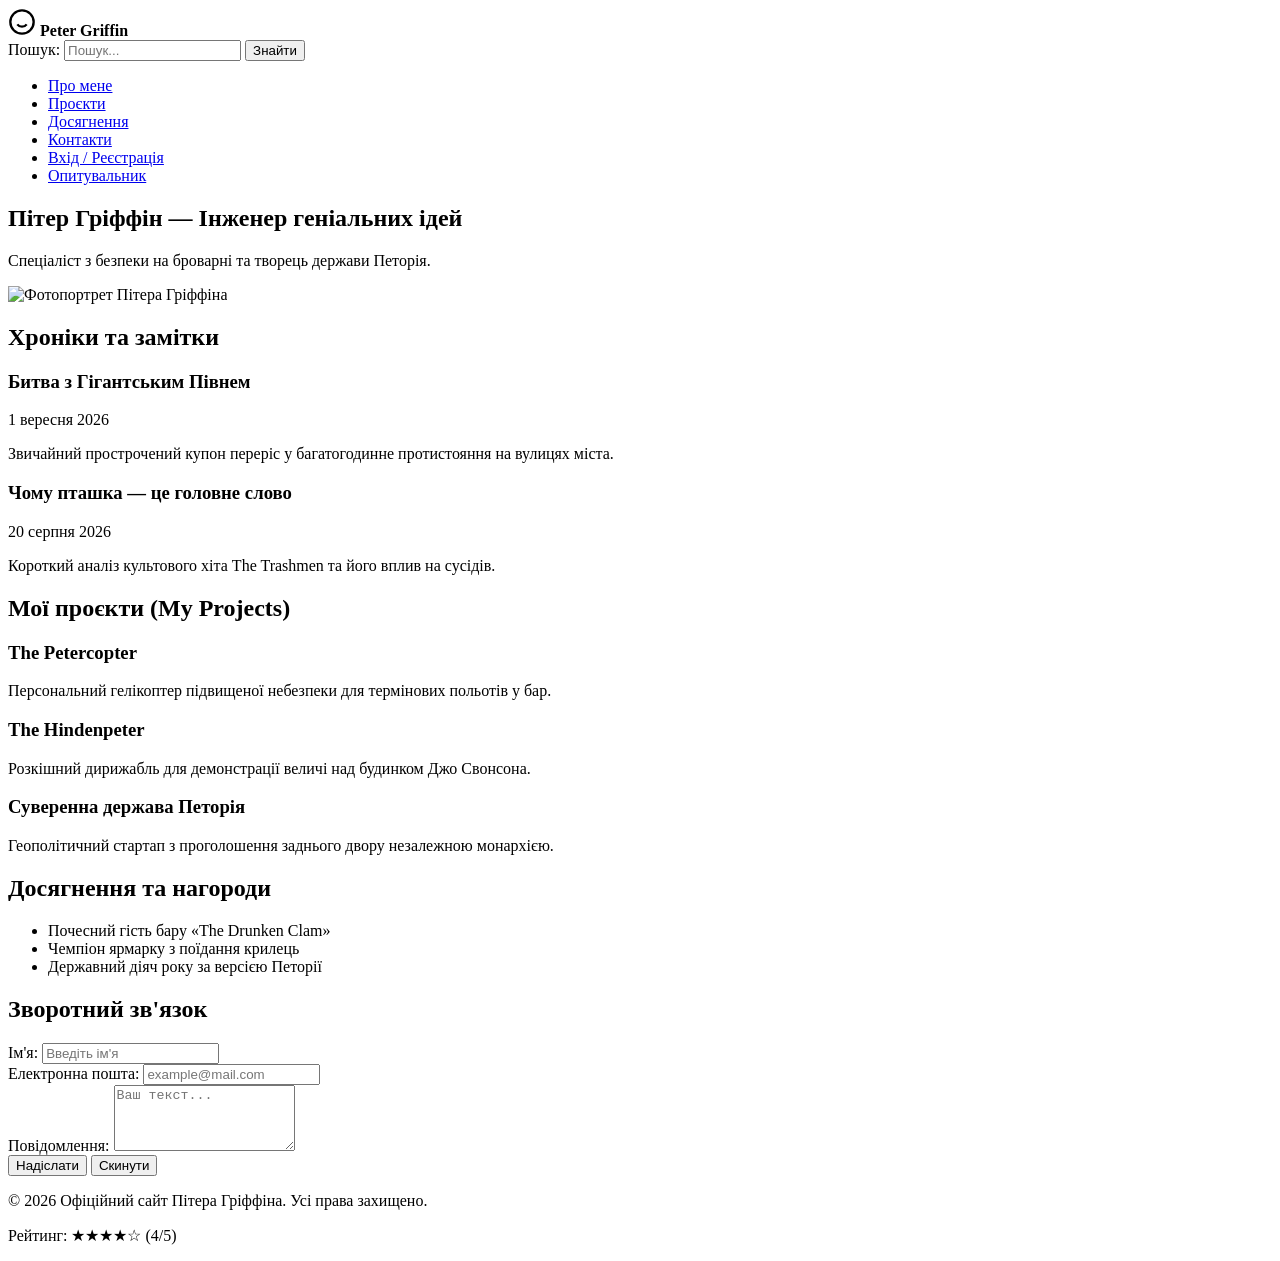
==== university/OIT/lab3/index.html @ 9a3db7e8 "Add files via upload" ====
<!DOCTYPE html>
<html lang="uk">
<head>
  <meta charset="UTF-8">
  <meta name="viewport" content="width=device-width, initial-scale=1.0">
  <title>Peter Griffin — Портфоліо</title>
  
  <!-- Шрифт Poppins з Google Fonts -->
  <link rel="preconnect" href="https://fonts.googleapis.com">
  <link rel="preconnect" href="https://fonts.gstatic.com" crossorigin>
  <link href="https://fonts.googleapis.com/css2?family=Poppins:wght@400;600;700&display=swap" rel="stylesheet">
  
<link rel="stylesheet" href="css/style.css"> 
</head>
<body>

  <header>
    <div>
      <svg width="28" height="28" viewBox="0 0 24 24" fill="none" stroke="currentColor" stroke-width="2">
        <circle cx="12" cy="12" r="10"></circle>
        <path d="M8 14s1.5 2 4 2 4-2 4-2"></path>
        <line x1="9" y1="9" x2="9.01" y2="9"></line>
        <line x1="15" y1="9" x2="15.01" y2="9"></line>
      </svg>
      <strong>Peter Griffin</strong>
    </div>

    <!-- Пошук -->
    <form action="/search" method="get">
      <label for="search-input">Пошук:</label>
      <input type="search" id="search-input" name="q" placeholder="Пошук...">
      <button type="submit">Знайти</button>
    </form>

    <!-- Навігація -->
    <nav>
      <ul>
        <li><a href="#about">Про мене</a></li>
        <li><a href="#projects">Проєкти</a></li>
        <li><a href="#achievements">Досягнення</a></li>
        <li><a href="#contact">Контакти</a></li>
        <li><a href="auth.html">Вхід / Реєстрація</a></li>
        <li><a href="survey.html">Опитувальник</a></li>
      </ul>
    </nav>
  </header>

  <main>
    <section id="hero">
      <h1>Пітер Гріффін &mdash; Інженер геніальних ідей</h1>
      <p>Спеціаліст з безпеки на броварні та творець держави Петорія.</p>
      <img src="assets/images/peter.png" alt="Фотопортрет Пітера Гріффіна" width="200">
    </section>

    <!-- Статті / новини -->
    <section id="about">
      <h2>Хроніки та замітки</h2>
      <article>
        <h3>Битва з Гігантським Півнем</h3>
        <time datetime="2026-09-01">1 вересня 2026</time>
        <p>Звичайний прострочений купон переріс у багатогодинне протистояння на вулицях міста.</p>
      </article>
      <article>
        <h3>Чому пташка &mdash; це головне слово</h3>
        <time datetime="2026-08-20">20 серпня 2026</time>
        <p>Короткий аналіз культового хіта The Trashmen та його вплив на сусідів.</p>
      </article>
    </section>

    <!-- Картки проєктів -->
    <section id="projects">
      <h2>Мої проєкти (My Projects)</h2>
      <article>
        <h3>The Petercopter</h3>
        <p>Персональний гелікоптер підвищеної небезпеки для термінових польотів у бар.</p>
      </article>

      <article>
        <h3>The Hindenpeter</h3>
        <p>Розкішний дирижабль для демонстрації величі над будинком Джо Свонсона.</p>
      </article>

      <article>
        <h3>Суверенна держава Петорія</h3>
        <p>Геополітичний стартап з проголошення заднього двору незалежною монархією.</p>
      </article>
    </section>

    <!-- Досягнення -->
    <section id="achievements">
      <h2>Досягнення та нагороди</h2>
      <ul>
        <li>Почесний гість бару «The Drunken Clam»</li>
        <li>Чемпіон ярмарку з поїдання крилець</li>
        <li>Державний діяч року за версією Петорії</li>
      </ul>
    </section>

    <!-- Зворотний зв'язок -->
    <section id="contact">
      <h2>Зворотний зв&apos;язок</h2>
      <form action="#" method="post">
        <div>
          <label for="user-name">Ім&apos;я:</label>
          <input type="text" id="user-name" name="name" placeholder="Введіть ім'я" required>
        </div>
        <div>
          <label for="user-email">Електронна пошта:</label>
          <input type="email" id="user-email" name="email" placeholder="example@mail.com" required>
        </div>
        <div>
          <label for="user-message">Повідомлення:</label>
          <textarea id="user-message" name="message" rows="4" placeholder="Ваш текст..."></textarea>
        </div>
        <button type="submit">Надіслати</button>
        <button type="reset">Скинути</button>
      </form>
    </section>
  </main>

  <footer>
    <p>&copy; 2026 Офіційний сайт Пітера Гріффіна. Усі права захищено.</p>
    <p>Рейтинг: &#9733;&#9733;&#9733;&#9733;&#9734; (4/5)</p>
  </footer>

</body>
</html>
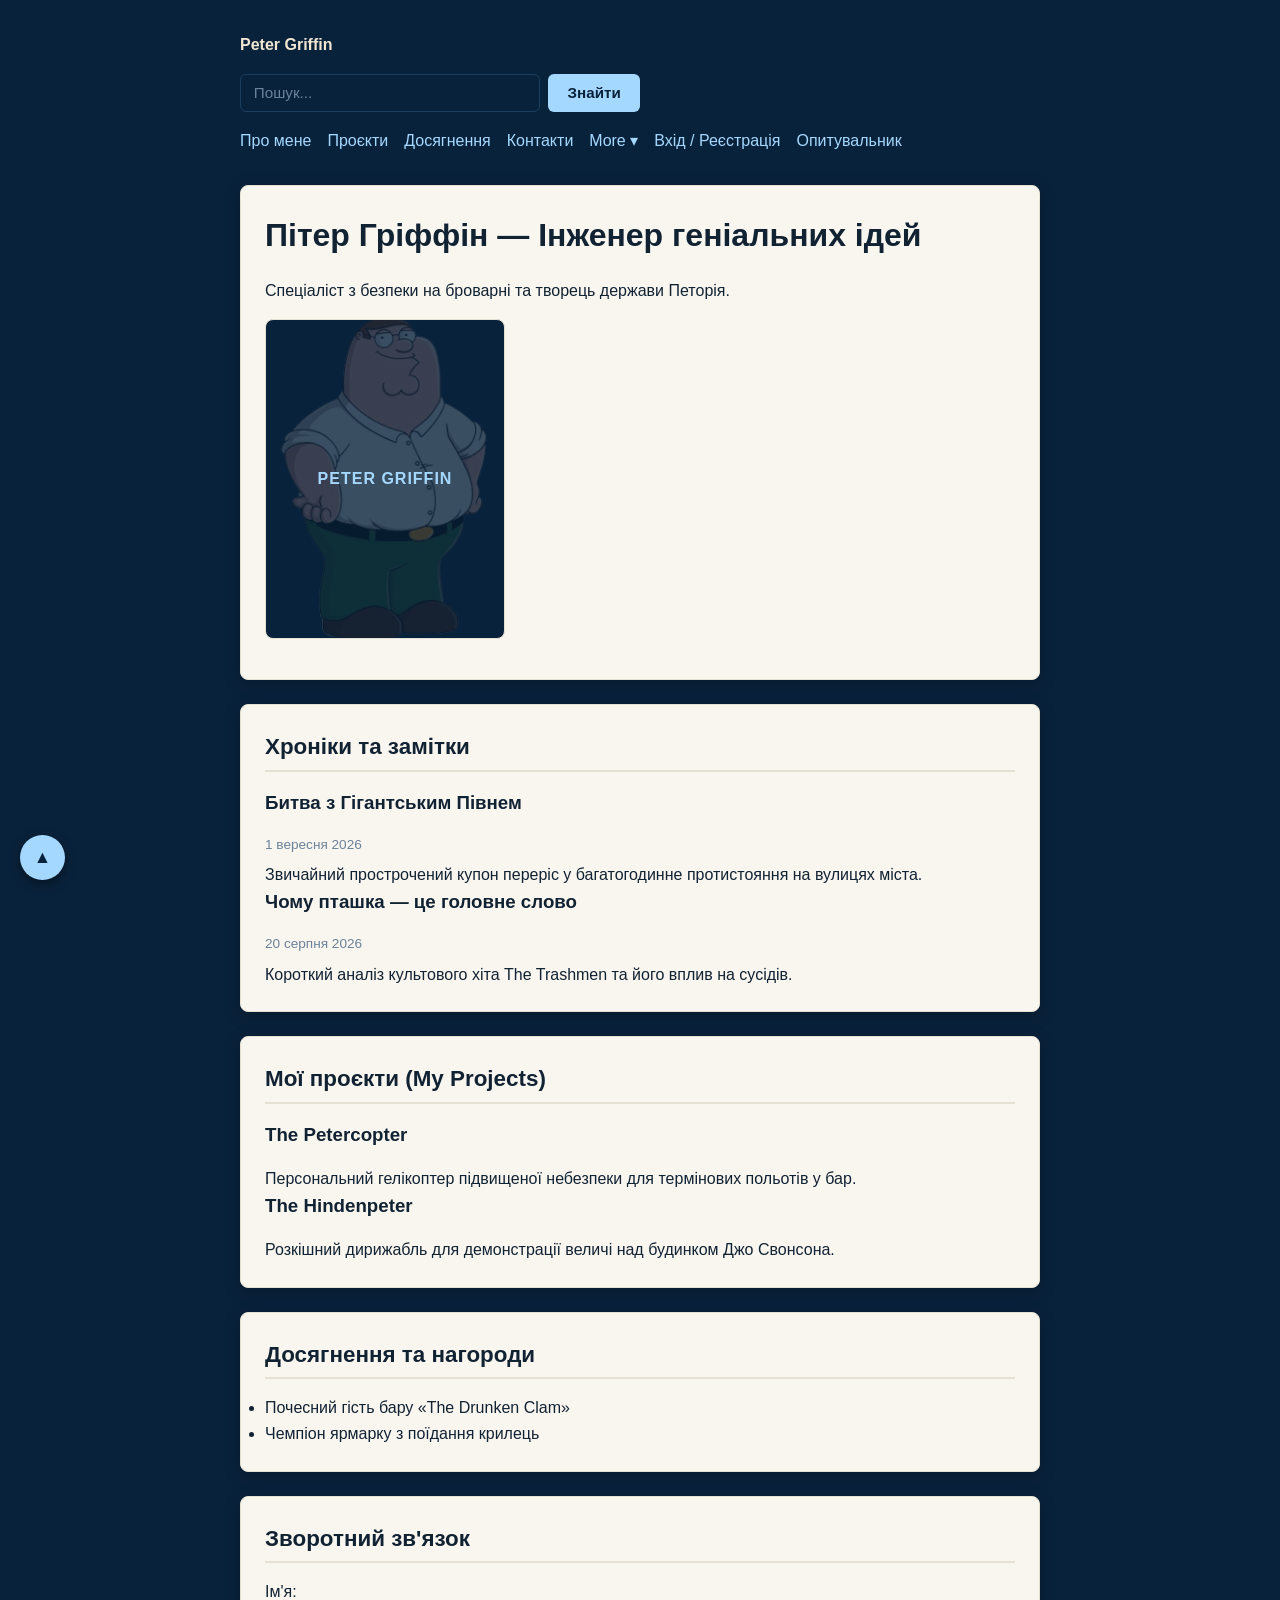
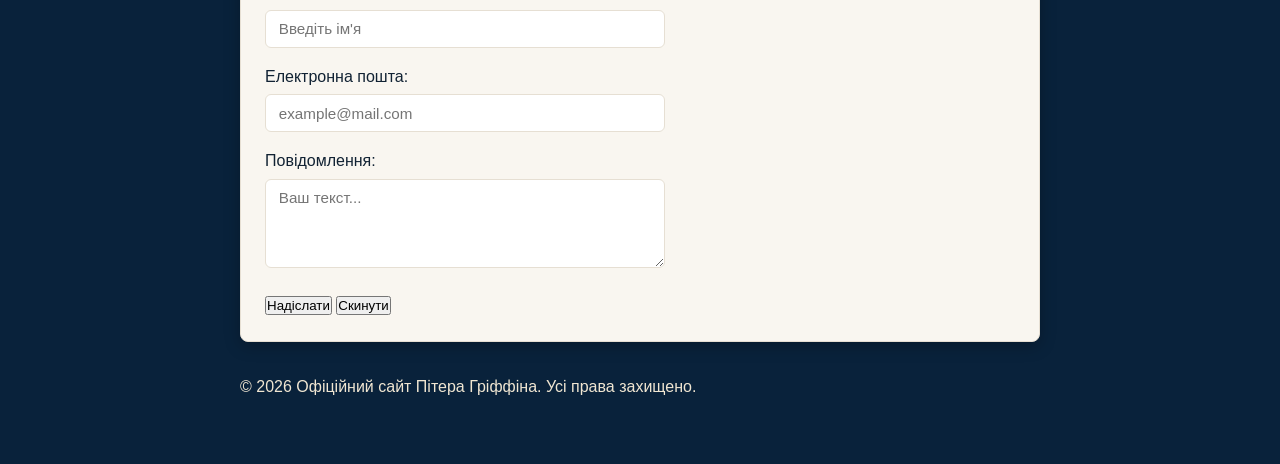
==== commit 93cd5e76: "Add files via upload" ====
--- a/university/OIT/lab3/index.html
+++ b/university/OIT/lab3/index.html
@@ -5,40 +5,43 @@
   <meta name="viewport" content="width=device-width, initial-scale=1.0">
   <title>Peter Griffin — Портфоліо</title>
   
-  <!-- Шрифт Poppins з Google Fonts -->
   <link rel="preconnect" href="https://fonts.googleapis.com">
   <link rel="preconnect" href="https://fonts.gstatic.com" crossorigin>
   <link href="https://fonts.googleapis.com/css2?family=Poppins:wght@400;600;700&display=swap" rel="stylesheet">
   
-<link rel="stylesheet" href="css/style.css"> 
+  <link rel="stylesheet" href="css/style.css"> 
 </head>
-<body>
+<body id="top">
 
   <header>
     <div>
-      <svg width="28" height="28" viewBox="0 0 24 24" fill="none" stroke="currentColor" stroke-width="2">
-        <circle cx="12" cy="12" r="10"></circle>
-        <path d="M8 14s1.5 2 4 2 4-2 4-2"></path>
-        <line x1="9" y1="9" x2="9.01" y2="9"></line>
-        <line x1="15" y1="9" x2="15.01" y2="9"></line>
-      </svg>
       <strong>Peter Griffin</strong>
     </div>
 
-    <!-- Пошук -->
-    <form action="/search" method="get">
-      <label for="search-input">Пошук:</label>
-      <input type="search" id="search-input" name="q" placeholder="Пошук...">
-      <button type="submit">Знайти</button>
-    </form>
+    <!-- Пошук (Lab 3) -->
+    <div class="search-container">
+      <form action="#" method="get">
+        <input type="search" name="q" placeholder="Пошук...">
+        <button type="submit">Знайти</button>
+      </form>
+    </div>
 
-    <!-- Навігація -->
+    <!-- Навігація з випадаючим списком (Lab 3) -->
     <nav>
       <ul>
         <li><a href="#about">Про мене</a></li>
         <li><a href="#projects">Проєкти</a></li>
         <li><a href="#achievements">Досягнення</a></li>
         <li><a href="#contact">Контакти</a></li>
+        
+        <li class="dropdown">
+          <a href="#">More &#9662;</a>
+          <ul class="dropdown-content">
+            <li><a href="auth.html">Вхід</a></li>
+            <li><a href="survey.html">Опитування</a></li>
+          </ul>
+        </li>
+
         <li><a href="auth.html">Вхід / Реєстрація</a></li>
         <li><a href="survey.html">Опитувальник</a></li>
       </ul>
@@ -49,10 +52,14 @@
     <section id="hero">
       <h1>Пітер Гріффін &mdash; Інженер геніальних ідей</h1>
       <p>Спеціаліст з безпеки на броварні та творець держави Петорія.</p>
-      <img src="assets/images/peter.png" alt="Фотопортрет Пітера Гріффіна" width="200">
+      
+      <!-- Зображення з ховер-ефектом (Lab 3) -->
+      <div class="image-hover-wrapper">
+        <span>PETER GRIFFIN</span>
+        <img src="assets/images/peter.png" alt="Фотопортрет Пітера Гріффіна">
+      </div>
     </section>
 
-    <!-- Статті / новини -->
     <section id="about">
       <h2>Хроніки та замітки</h2>
       <article>
@@ -67,36 +74,26 @@
       </article>
     </section>
 
-    <!-- Картки проєктів -->
     <section id="projects">
       <h2>Мої проєкти (My Projects)</h2>
       <article>
         <h3>The Petercopter</h3>
         <p>Персональний гелікоптер підвищеної небезпеки для термінових польотів у бар.</p>
       </article>
-
       <article>
         <h3>The Hindenpeter</h3>
         <p>Розкішний дирижабль для демонстрації величі над будинком Джо Свонсона.</p>
       </article>
-
-      <article>
-        <h3>Суверенна держава Петорія</h3>
-        <p>Геополітичний стартап з проголошення заднього двору незалежною монархією.</p>
-      </article>
     </section>
 
-    <!-- Досягнення -->
     <section id="achievements">
       <h2>Досягнення та нагороди</h2>
       <ul>
         <li>Почесний гість бару «The Drunken Clam»</li>
         <li>Чемпіон ярмарку з поїдання крилець</li>
-        <li>Державний діяч року за версією Петорії</li>
       </ul>
     </section>
 
-    <!-- Зворотний зв'язок -->
     <section id="contact">
       <h2>Зворотний зв&apos;язок</h2>
       <form action="#" method="post">
@@ -118,9 +115,11 @@
     </section>
   </main>
 
+  <!-- Фіксована кнопка в лівому нижньому кутку (Lab 3) -->
+  <a href="#top" class="fixed-nav-btn">&#9650;</a>
+
   <footer>
     <p>&copy; 2026 Офіційний сайт Пітера Гріффіна. Усі права захищено.</p>
-    <p>Рейтинг: &#9733;&#9733;&#9733;&#9733;&#9734; (4/5)</p>
   </footer>
 
 </body>
--- a/university/OIT/lab3/css/style.css
+++ b/university/OIT/lab3/css/style.css
@@ -0,0 +1,278 @@
+:root {
+  --primary-color: #a5d8ff;    /* Чистий крижано-блакитний (Ice Blue) для кнопок та акцентів */
+  --primary-hover: #c5e7ff;    /* Світліший крижаний відтінок при наведенні */
+  --bg-color: #09223b;         /* Глибокий темно-синій фон */
+  --card-bg: #f9f6f0;          /* Чистий, м'який молочно-кремовий колір панелей */
+  --card-text: #112233;        /* Глибокий темно-синій текст для панелей */
+  --text-main: #f0e6d2;        /* Світлий текст для шапки/футера */
+  --text-muted: #6b8299;       /* Приглушений колір для дат */
+  --border-color: #1c3f60;     /* Делікатна синя рамка */
+  --card-border: #e6dfd3;      /* М'яка рамка для молочних панелей */
+  --font-family: 'Poppins', sans-serif;
+}
+
+/* Базові скидання стилів */
+* {
+  box-sizing: border-box;
+  margin: 0;
+  padding: 0;
+}
+
+body {
+  font-family: var(--font-family);
+  background-color: var(--bg-color);
+  color: var(--text-main);
+  line-height: 1.6;
+  padding: 2rem;
+}
+
+header, main, footer {
+  max-width: 800px;
+  margin: 0 auto 2rem auto;
+}
+
+/* Стилі для основних панелей (секцій) */
+section {
+  background-color: var(--card-bg);
+  color: var(--card-text);
+  padding: 1.5rem;
+  border-radius: 8px;
+  border: 1px solid var(--card-border);
+  margin-bottom: 1.5rem;
+  box-shadow: 0 4px 16px rgba(0, 0, 0, 0.25);
+}
+
+section h1, section h2, section h3 {
+  color: var(--card-text);
+  margin-bottom: 1rem;
+  font-weight: 600;
+}
+
+h1 {
+  font-size: 2rem;
+}
+
+section h2 {
+  font-size: 1.4rem;
+  border-bottom: 2px solid var(--card-border);
+  padding-bottom: 0.3rem;
+}
+
+time {
+  color: var(--text-muted);
+  font-size: 0.85rem;
+  display: block;
+  margin-bottom: 0.4rem;
+}
+
+a {
+  color: var(--primary-color);
+  text-decoration: none;
+  transition: color 0.2s ease;
+}
+
+a:hover {
+  color: var(--primary-hover);
+  text-decoration: underline;
+}
+
+/* Навігація та випадаюче підменю (Lab 3, п. 1) */
+nav ul {
+  list-style: none;
+  display: flex;
+  flex-wrap: wrap;
+  gap: 1rem;
+  padding: 0;
+  margin-top: 0.5rem;
+  align-items: center;
+}
+
+nav ul li.dropdown {
+  position: relative;
+  padding-bottom: 12px;
+  margin-bottom: -12px;
+}
+
+.dropdown-content {
+  display: none;
+  position: absolute;
+  top: calc(100% - 8px);
+  left: 0;
+  background-color: var(--card-bg);
+  min-width: 150px;
+  box-shadow: 0 8px 20px rgba(0, 0, 0, 0.45);
+  border: 1px solid var(--card-border);
+  border-radius: 6px;
+  z-index: 10;
+  padding: 0.5rem 0;
+  list-style: none;
+}
+
+.dropdown:hover .dropdown-content {
+  display: block;
+}
+
+.dropdown-content li {
+  width: 100%;
+  padding: 0;
+  margin: 0;
+}
+
+.dropdown-content a {
+  padding: 0.4rem 1rem;
+  display: block;
+  white-space: nowrap;
+  color: var(--card-text);
+}
+
+.dropdown-content a:hover {
+  background-color: #ebe4d5;
+  color: var(--bg-color);
+  text-decoration: none;
+}
+
+/* Елемент пошуку (Lab 3, п. 4) */
+.search-container {
+  margin: 1rem 0;
+}
+
+.search-container form {
+  display: flex;
+  gap: 0.5rem;
+  max-width: 400px;
+}
+
+.search-container input[type="search"] {
+  flex: 1;
+  padding: 0.6rem 0.8rem;
+  border-radius: 6px;
+  border: 1px solid var(--border-color);
+  outline: none;
+  font-size: 0.95rem;
+  background-color: var(--bg-color);
+  color: var(--text-main);
+}
+
+.search-container input[type="search"]::placeholder {
+  color: var(--text-muted);
+}
+
+.search-container button[type="submit"] {
+  background-color: var(--primary-color);
+  color: var(--bg-color);
+  font-weight: 600;
+  border: none;
+  padding: 0.6rem 1.2rem;
+  font-size: 0.95rem;
+  border-radius: 6px;
+  cursor: pointer;
+  white-space: nowrap;
+  transition: background-color 0.2s;
+}
+
+.search-container button[type="submit"]:hover {
+  background-color: var(--primary-hover);
+}
+
+/* Ефект зображення (Lab 3, п. 3) */
+.image-hover-wrapper {
+  position: relative;
+  width: 100%;
+  max-width: 240px;
+  height: 320px;
+  border-radius: 8px;
+  border: 1px solid var(--card-border);
+  overflow: hidden;
+  background-color: var(--bg-color);
+  display: flex;
+  align-items: center;
+  justify-content: center;
+  margin: 1rem 0;
+}
+
+.image-hover-wrapper span {
+  color: var(--primary-color);
+  font-size: 1rem;
+  font-weight: 600;
+  letter-spacing: 1px;
+  transition: opacity 0.3s ease;
+  z-index: 2;
+  text-align: center;
+  position: absolute;
+  padding: 0 1rem;
+}
+
+.image-hover-wrapper img {
+  position: absolute;
+  top: 0;
+  left: 0;
+  width: 100%;
+  height: 100%;
+  object-fit: cover;
+  opacity: 0.2;
+  transition: opacity 0.4s ease;
+  z-index: 1;
+  margin: 0;
+  border-radius: 0;
+}
+
+.image-hover-wrapper:hover img {
+  opacity: 1;
+}
+
+.image-hover-wrapper:hover span {
+  opacity: 0;
+}
+
+/* Зафіксована кнопка в лівому нижньому кутку (Lab 3, п. 2) */
+.fixed-nav-btn {
+  position: fixed;
+  bottom: 20px;
+  left: 20px;
+  background-color: var(--primary-color);
+  color: var(--bg-color);
+  font-weight: 700;
+  width: 45px;
+  height: 45px;
+  border-radius: 50%;
+  display: flex;
+  align-items: center;
+  justify-content: center;
+  box-shadow: 0 4px 12px rgba(0, 0, 0, 0.4);
+  z-index: 1000;
+  text-decoration: none;
+  font-size: 1.1rem;
+  transition: background-color 0.2s, transform 0.2s;
+}
+
+.fixed-nav-btn:hover {
+  background-color: var(--primary-hover);
+  color: var(--bg-color);
+  text-decoration: none;
+  transform: scale(1.05);
+}
+
+/* Форми та елементи введення */
+form div {
+  margin-bottom: 1rem;
+}
+
+label {
+  display: block;
+  margin-bottom: 0.3rem;
+  font-weight: 500;
+}
+
+input[type="text"],
+input[type="email"],
+input[type="password"],
+textarea,
+select {
+  width: 100%;
+  max-width: 400px;
+  padding: 0.6rem 0.8rem;
+  border: 1px solid var(--card-border);
+  border-radius: 6px;
+  font-family: inherit;
+  font-size: 0.95rem;
+  background-color: #ffffff;
